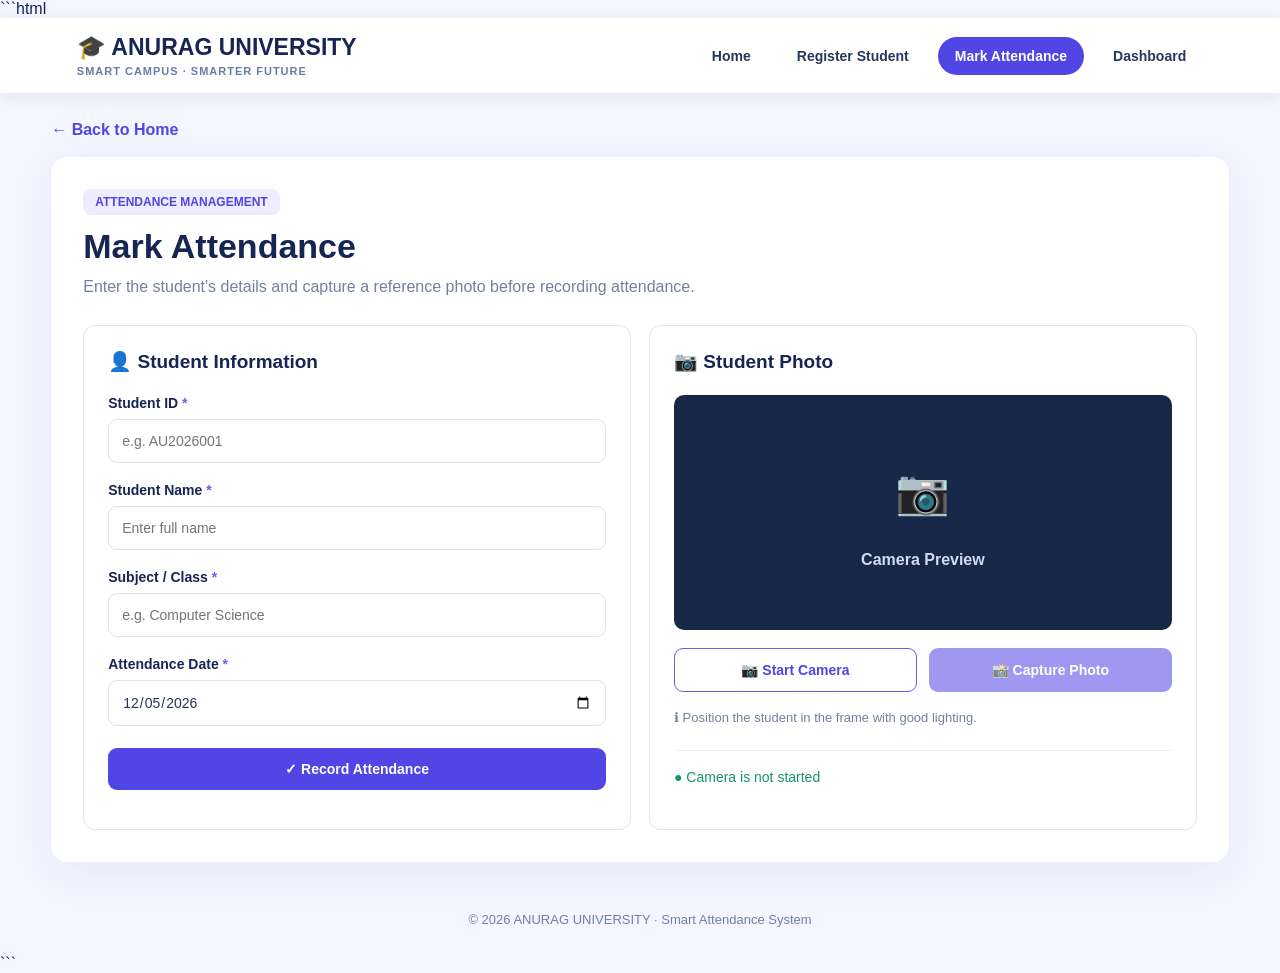
==== TECHNICAL TRANING PROJECT.html @ e00f2330 "Add files via upload" ====
```html
<!DOCTYPE html>
<html lang="en">
<head>
  <meta charset="UTF-8">
  <meta name="viewport" content="width=device-width, initial-scale=1.0">
  <title>Mark Attendance | ANURAG UNIVERSITY</title>

  <style>
    * {
      box-sizing: border-box;
      margin: 0;
      padding: 0;
    }

    body {
      font-family: "Segoe UI", Arial, sans-serif;
      background: #f3f5ff;
      color: #172554;
      min-height: 100vh;
    }

    header {
      background: #fff;
      padding: 16px 6%;
      box-shadow: 0 3px 15px #17255412;
      display: flex;
      justify-content: space-between;
      align-items: center;
      gap: 20px;
      flex-wrap: wrap;
    }

    .brand {
      color: #172554;
      text-decoration: none;
      font-size: 23px;
      font-weight: 800;
    }

    .brand small {
      display: block;
      font-size: 11px;
      color: #687da6;
      letter-spacing: 1px;
      margin-top: 4px;
    }

    nav {
      display: flex;
      gap: 12px;
      flex-wrap: wrap;
    }

    nav a {
      text-decoration: none;
      color: #26385e;
      padding: 11px 17px;
      border-radius: 25px;
      font-size: 14px;
      font-weight: 600;
    }

    nav a.active,
    nav a:hover {
      background: #5145e5;
      color: white;
    }

    main {
      max-width: 1250px;
      width: 92%;
      margin: 28px auto 50px;
    }

    .back {
      display: inline-block;
      color: #5145e5;
      text-decoration: none;
      font-weight: 600;
      margin-bottom: 18px;
    }

    .card {
      background: white;
      border-radius: 16px;
      padding: 32px;
      box-shadow: 0 12px 45px #293a8010;
    }

    .tag {
      display: inline-block;
      padding: 6px 12px;
      border-radius: 8px;
      background: #eeedff;
      color: #5145e5;
      font-size: 12px;
      font-weight: 700;
      margin-bottom: 12px;
    }

    h1 {
      font-size: 34px;
      margin-bottom: 8px;
    }

    .subtitle {
      color: #7181a1;
      margin-bottom: 25px;
      line-height: 1.6;
    }

    .content {
      display: grid;
      grid-template-columns: 1fr 1fr;
      gap: 18px;
    }

    .panel {
      border: 1px solid #e0e6f5;
      border-radius: 12px;
      padding: 24px;
      min-width: 0;
    }

    h2 {
      font-size: 19px;
      margin-bottom: 22px;
    }

    .field {
      margin-bottom: 19px;
    }

    label {
      display: block;
      font-weight: 650;
      font-size: 14px;
      margin-bottom: 8px;
    }

    .required {
      color: #7657ee;
    }

    input,
    select {
      width: 100%;
      padding: 13px;
      border: 1px solid #dce3f2;
      border-radius: 9px;
      color: #24365b;
      background: #fff;
      font: inherit;
      font-size: 14px;
      outline: none;
    }

    input:focus,
    select:focus {
      border-color: #5145e5;
      box-shadow: 0 0 0 3px #5145e51a;
    }

    button {
      font: inherit;
      font-size: 14px;
      font-weight: 650;
      padding: 13px 16px;
      border: 0;
      border-radius: 9px;
      cursor: pointer;
      transition: 0.2s;
    }

    button:disabled {
      opacity: 0.55;
      cursor: not-allowed;
    }

    .primary {
      background: #5145e5;
      color: white;
    }

    .primary:hover:not(:disabled) {
      background: #4035c9;
    }

    .outline {
      color: #5145e5;
      background: white;
      border: 1px solid #665df0;
    }

    .record-button {
      width: 100%;
      margin-top: 3px;
    }

    .camera {
      position: relative;
      height: 235px;
      background: #172748;
      border-radius: 10px;
      overflow: hidden;
      display: flex;
      align-items: center;
      justify-content: center;
      margin-bottom: 18px;
      color: #d3dcef;
    }

    .camera video,
    .camera img {
      display: none;
      width: 100%;
      height: 100%;
      object-fit: cover;
    }

    .camera video.visible,
    .camera img.visible {
      display: block;
    }

    .placeholder {
      text-align: center;
      line-height: 2;
    }

    .camera-icon {
      display: block;
      font-size: 44px;
      margin-bottom: 8px;
    }

    .camera-buttons {
      display: grid;
      grid-template-columns: 1fr 1fr;
      gap: 12px;
    }

    .hint {
      font-size: 13px;
      color: #7181a1;
      margin-top: 16px;
      line-height: 1.6;
    }

    .status {
      border-top: 1px solid #edf0f8;
      margin-top: 22px;
      padding-top: 18px;
      font-size: 14px;
      color: #159568;
    }

    #message {
      margin-top: 15px;
      font-size: 14px;
      line-height: 1.6;
    }

    footer {
      text-align: center;
      color: #7181a1;
      font-size: 13px;
      padding: 0 15px 28px;
    }

    @media (max-width: 800px) {
      header {
        padding: 16px 4%;
      }

      .content {
        grid-template-columns: 1fr;
      }

      .card {
        padding: 22px;
      }

      h1 {
        font-size: 28px;
      }
    }

    @media (max-width: 480px) {
      nav a {
        padding: 9px;
        font-size: 12px;
      }

      .brand {
        font-size: 19px;
      }

      .panel {
        padding: 16px;
      }

      .camera-buttons {
        grid-template-columns: 1fr;
      }
    }
  </style>
</head>

<body>

<header>
  <a class="brand" href="index.html">
    🎓 ANURAG UNIVERSITY
    <small>SMART CAMPUS · SMARTER FUTURE</small>
  </a>

  <nav>
    <a href="index.html">Home</a>
    <a href="register.html">Register Student</a>
    <a href="attendance.html" class="active">Mark Attendance</a>
    <a href="dashboard.html">Dashboard</a>
  </nav>
</header>

<main>
  <a class="back" href="index.html">← Back to Home</a>

  <div class="card">
    <span class="tag">ATTENDANCE MANAGEMENT</span>
    <h1>Mark Attendance</h1>
    <p class="subtitle">
      Enter the student's details and capture a reference photo
      before recording attendance.
    </p>

    <div class="content">

      <section class="panel">
        <h2>👤 Student Information</h2>

        <form id="attendanceForm">
          <div class="field">
            <label for="studentId">
              Student ID <span class="required">*</span>
            </label>
            <input id="studentId" required
                   placeholder="e.g. AU2026001">
          </div>

          <div class="field">
            <label for="studentName">
              Student Name <span class="required">*</span>
            </label>
            <input id="studentName" required
                   placeholder="Enter full name">
          </div>

          <div class="field">
            <label for="subject">
              Subject / Class <span class="required">*</span>
            </label>
            <input id="subject" required
                   placeholder="e.g. Computer Science">
          </div>

          <div class="field">
            <label for="attendanceDate">
              Attendance Date <span class="required">*</span>
            </label>
            <input id="attendanceDate" type="date" required>
          </div>

          <button class="primary record-button" type="submit">
            ✓ Record Attendance
          </button>

          <p id="message" role="status"></p>
        </form>
      </section>

      <section class="panel">
        <h2>📷 Student Photo</h2>

        <div class="camera">
          <video id="cameraVideo" autoplay playsinline muted></video>
          <img id="photoPreview" alt="Captured student photo">

          <div class="placeholder" id="cameraPlaceholder">
            <span class="camera-icon">📷</span>
            <strong>Camera Preview</strong>
          </div>
        </div>

        <canvas id="photoCanvas" hidden></canvas>

        <div class="camera-buttons">
          <button class="outline" id="startCamera" type="button">
            📷 Start Camera
          </button>

          <button class="primary" id="capturePhoto"
                  type="button" disabled>
            📸 Capture Photo
          </button>
        </div>

        <p class="hint">
          ℹ Position the student in the frame with good lighting.
        </p>

        <div class="status" id="cameraStatus" role="status">
          ● Camera is not started
        </div>
      </section>

    </div>
  </div>
</main>

<footer>
  © 2026 ANURAG UNIVERSITY · Smart Attendance System
</footer>

<script>
  const $ = id => document.getElementById(id);

  const form = $("attendanceForm");
  const video = $("cameraVideo");
  const preview = $("photoPreview");
  const canvas = $("photoCanvas");

  let stream = null;
  let capturedPhoto = "";

  // Set today's date automatically.
  const today = new Date();
  const localToday = [
    today.getFullYear(),
    String(today.getMonth() + 1).padStart(2, "0"),
    String(today.getDate()).padStart(2, "0")
  ].join("-");

  $("attendanceDate").value = localToday;

  // Look up the student using the shared registration storage.
  $("studentId").addEventListener("change", () => {
    const id = $("studentId").value.trim();

    try {
      const students = JSON.parse(
        localStorage.getItem("anuragStudents") || "[]"
      );

      const student = students.find(
        s => String(s.studentId).toLowerCase() === id.toLowerCase()
      );

      if (student) {
        $("studentName").value = student.fullName || "";
        $("subject").value = student.course || student.department || "";
        $("message").textContent = "Registered student found.";
        $("message").style.color = "#159568";
      }
    } catch (error) {
      console.error("Could not read student records.", error);
    }
  });

  async function startCamera() {
    if (!navigator.mediaDevices?.getUserMedia) {
      $("cameraStatus").textContent =
        "Camera unavailable. Open this page using localhost or HTTPS.";
      return;
    }

    try {
      stream = await navigator.mediaDevices.getUserMedia({
        video: { facingMode: "user" },
        audio: false
      });

      video.srcObject = stream;
      await video.play();

      video.classList.add("visible");
      preview.classList.remove("visible");
      $("cameraPlaceholder").hidden = true;

      $("capturePhoto").disabled = false;
      $("startCamera").disabled = true;
      $("cameraStatus").textContent = "● Camera ready";
    } catch (error) {
      $("cameraStatus").textContent =
        "Unable to access camera. Check browser permissions.";
    }
  }

  function capturePhoto() {
    if (!stream || !video.videoWidth) {
      $("cameraStatus").textContent =
        "Please start the camera first.";
      return;
    }

    const scale = Math.min(1, 800 / video.videoWidth);

    canvas.width = Math.round(video.videoWidth * scale);
    canvas.height = Math.round(video.videoHeight * scale);

    canvas.getContext("2d").drawImage(
      video, 0, 0, canvas.width, canvas.height
    );

    capturedPhoto = canvas.toDataURL("image/jpeg", 0.7);
    preview.src = capturedPhoto;
    preview.classList.add("visible");

    $("cameraStatus").textContent = "● Photo captured successfully";
  }

  function stopCamera() {
    if (stream) {
      stream.getTracks().forEach(track => track.stop());
      stream = null;
    }

    video.srcObject = null;
    video.classList.remove("visible");

    $("capturePhoto").disabled = true;
    $("startCamera").disabled = false;
  }

  $("startCamera").addEventListener("click", startCamera);
  $("capturePhoto").addEventListener("click", capturePhoto);

  form.addEventListener("submit", event => {
    event.preventDefault();

    const studentId = $("studentId").value.trim();
    const studentName = $("studentName").value.trim();
    const subject = $("subject").value.trim();
    const date = $("attendanceDate").value;
    const message = $("message");

    if (!date) {
      message.textContent = "Please select an attendance date.";
      message.style.color = "#dc2626";
      return;
    }

    try {
      const students = JSON.parse(
        localStorage.getItem("anuragStudents") || "[]"
      );

      const registered = students.find(
        s => String(s.studentId).toLowerCase() ===
             studentId.toLowerCase()
      );

      if (students.length > 0 && !registered) {
        message.textContent =
          "Student ID not found. Register the student first.";
        message.style.color = "#dc2626";
        return;
      }

      if (registered &&
          registered.fullName.toLowerCase() !== studentName.toLowerCase()) {
        message.textContent =
          "The student name does not match the registered ID.";
        message.style.color = "#dc2626";
        return;
      }

      const records = JSON.parse(
        localStorage.getItem("anuragAttendanceRecords") || "[]"
      );

      const duplicate = records.some(record =>
        String(record.studentId).toLowerCase() ===
          studentId.toLowerCase() &&
        record.date === date &&
        String(record.subject).toLowerCase() === subject.toLowerCase()
      );

      if (duplicate) {
        message.textContent =
          "Attendance has already been recorded for this class and date.";
        message.style.color = "#dc2626";
        return;
      }

      records.push({
        studentId,
        studentName,
        subject,
        date,
        photo: capturedPhoto,
        status: "Present",
        recordedAt: new Date().toISOString()
      });

      localStorage.setItem(
        "anuragAttendanceRecords",
        JSON.stringify(records)
      );

      message.textContent =
        "✓ Attendance recorded successfully!";
      message.style.color = "#159568";

      form.reset();
      $("attendanceDate").value = localToday;
      capturedPhoto = "";
      preview.removeAttribute("src");
      preview.classList.remove("visible");
      $("cameraPlaceholder").hidden = false;

      $("cameraStatus").textContent = "● Ready for next student";
      stopCamera();

    } catch (error) {
      message.textContent =
        "Could not save attendance. Browser storage may be full.";
      message.style.color = "#dc2626";
    }
  });

  window.addEventListener("pagehide", stopCamera);
</script>

</body>
</html>
```
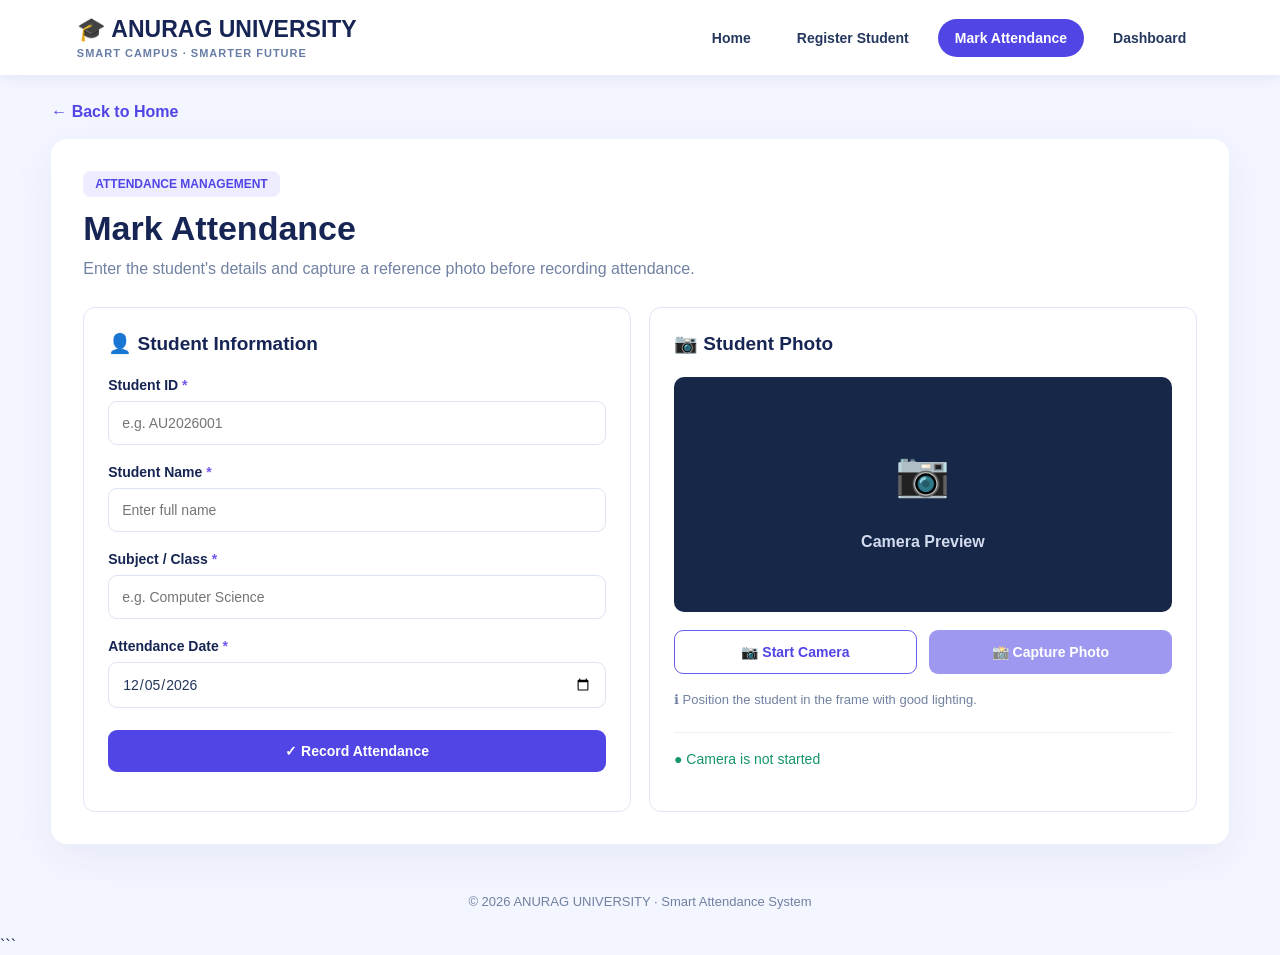
==== commit c11799fd: "Add files via upload" ====
--- a/TECHNICAL TRANING PROJECT.html
+++ b/TECHNICAL TRANING PROJECT.html
@@ -1,4 +1,3 @@
-```html
 <!DOCTYPE html>
 <html lang="en">
 <head>
